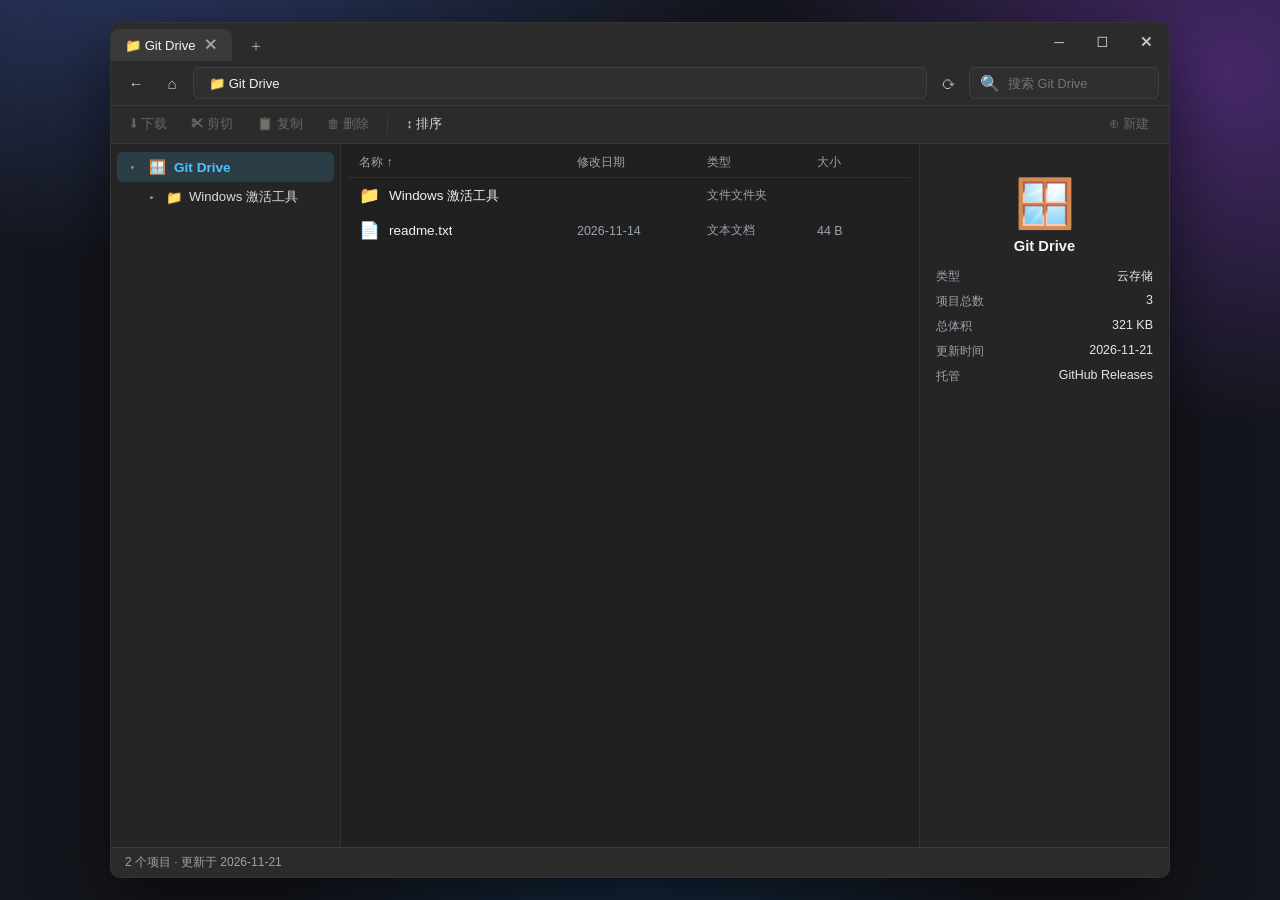
==== pan/index.html @ 74112463 "网盘页改版：Win11 文件资源管理器风格（Git Drive），左侧目录树+详情面板+面包屑+搜索+排序" ====
<!DOCTYPE html>
<html lang="zh-CN">
<head>
<meta charset="UTF-8">
<meta name="viewport" content="width=device-width, initial-scale=1.0, viewport-fit=cover">
<title>Git Drive · Geek-Hub 文件库</title>
<meta name="description" content="Geek-Hub 文件库：Windows 原版镜像与实用工具存档，支持断点续传。">
<meta name="theme-color" content="#1c1e2a">
<link rel="icon" href="data:image/svg+xml,<svg xmlns='http://www.w3.org/2000/svg' viewBox='0 0 100 100'><text y='.9em' font-size='90'>📁</text></svg>">
<style>
  :root{
    --accent:#4cc2ff;
    --win:#202020; --bar:#2b2b2b; --side:#252525; --row-hover:#3a3a3a;
    --line:rgba(255,255,255,.07); --text:#f3f3f3; --muted:#9aa3ad;
  }
  *{box-sizing:border-box;-webkit-tap-highlight-color:transparent}
  html,body{margin:0;padding:0;min-height:100%}
  body{
    background:radial-gradient(1100px 600px at 12% -8%, #2b3a67 0%, transparent 55%),
               radial-gradient(900px 700px at 95% 8%, #47296b 0%, transparent 50%),
               radial-gradient(700px 500px at 50% 110%, #14314f 0%, transparent 55%),
               #14161d;
    font-family:"Segoe UI",-apple-system,BlinkMacSystemFont,"PingFang SC","Microsoft YaHei",sans-serif;
    color:var(--text);display:flex;align-items:center;justify-content:center;
    padding:22px 14px;min-height:100vh;
  }
  .win{width:100%;max-width:1060px;height:calc(100vh - 44px);min-height:520px;
    background:var(--win);border:1px solid rgba(255,255,255,.09);border-radius:10px;
    box-shadow:0 24px 70px rgba(0,0,0,.55);display:flex;flex-direction:column;overflow:hidden}
  .titlebar{display:flex;align-items:center;height:38px;background:var(--bar);flex:0 0 auto}
  .tabs{display:flex;align-items:flex-end;height:100%}
  .tab{display:flex;align-items:center;gap:8px;height:32px;padding:0 14px;background:#3a3a3a;
    border-radius:8px 8px 0 0;font-size:.82rem;align-self:flex-end}
  .tab .x{opacity:.6;font-size:.9rem}
  .newtab{margin-left:8px;color:var(--muted);font-size:1rem;padding:4px 8px;border-radius:6px}
  .tbtns{margin-left:auto;display:flex;height:100%}
  .tbtns span{width:44px;display:grid;place-items:center;color:#d1d1d1;font-size:.85rem;cursor:default}
  .tbtns span:hover{background:rgba(255,255,255,.08)}
  .tbtns .close:hover{background:#c42b1c;color:#fff}
  .nav{display:flex;align-items:center;gap:6px;padding:6px 10px;background:var(--bar);border-bottom:1px solid var(--line);flex:0 0 auto}
  .nbtn{width:30px;height:30px;border-radius:6px;display:grid;place-items:center;color:#cfcfcf;
    font-size:.95rem;background:transparent;border:none;cursor:pointer;flex:0 0 auto}
  .nbtn:hover{background:rgba(255,255,255,.09)}
  .crumbs{flex:1;display:flex;align-items:center;gap:2px;background:#2f2f2f;border:1px solid var(--line);
    border-radius:6px;height:32px;padding:0 8px;min-width:0;overflow:hidden;white-space:nowrap}
  .crumb{display:flex;align-items:center;gap:6px;color:var(--text);background:none;border:none;
    padding:4px 7px;border-radius:5px;font-size:.82rem;cursor:pointer;font-family:inherit;flex:0 0 auto}
  .crumb:hover{background:rgba(255,255,255,.09)}
  .crumb.cur{cursor:default}
  .crumb.cur:hover{background:none}
  .csep{color:var(--muted);font-size:.7rem;flex:0 0 auto}
  .searchbox{display:flex;align-items:center;gap:6px;background:#2f2f2f;border:1px solid var(--line);
    border-radius:6px;height:32px;padding:0 10px;width:190px;flex:0 0 auto}
  .searchbox input{background:none;border:none;outline:none;color:var(--text);font-size:.8rem;width:100%;font-family:inherit}
  .tools{display:flex;align-items:center;gap:4px;padding:4px 10px;background:var(--bar);border-bottom:1px solid var(--line);flex:0 0 auto;overflow-x:auto;scrollbar-width:none}
  .tools::-webkit-scrollbar{display:none}
  .tbtn{display:flex;align-items:center;gap:6px;padding:6px 10px;border-radius:6px;border:none;
    background:transparent;color:#d6d6d6;font-size:.8rem;cursor:pointer;font-family:inherit;white-space:nowrap}
  .tbtn:hover{background:rgba(255,255,255,.08)}
  .tbtn:disabled{opacity:.35;cursor:default;background:transparent}
  .tsep{width:1px;height:20px;background:var(--line);margin:0 4px;flex:0 0 auto}
  .main{flex:1;display:flex;min-height:0}
  .side{width:230px;flex:0 0 auto;background:var(--side);border-right:1px solid var(--line);
    padding:8px 6px;overflow-y:auto}
  .tree-root{display:flex;align-items:center;gap:8px;padding:7px 8px;border-radius:6px;font-size:.85rem;cursor:pointer}
  .tree-root:hover,.tree-root.on{background:rgba(255,255,255,.08)}
  .tree-root.on{background:rgba(76,194,255,.16);color:var(--accent)}
  .chev{width:16px;text-align:center;color:var(--muted);font-size:.68rem;transition:.15s;flex:0 0 auto}
  .chev.open{transform:rotate(90deg)}
  .tree-child{margin-left:18px}
  .tree-item{display:flex;align-items:center;gap:7px;padding:6px 8px;border-radius:6px;font-size:.82rem;
    color:#dcdcdc;cursor:pointer;overflow:hidden;white-space:nowrap;text-overflow:ellipsis}
  .tree-item:hover{background:rgba(255,255,255,.08)}
  .tree-item.cur{background:rgba(76,194,255,.16);color:var(--accent)}
  .tree-item span:last-child{overflow:hidden;text-overflow:ellipsis}
  .content{flex:1;min-width:0;display:flex;flex-direction:column;background:var(--win)}
  .list{flex:1;overflow-y:auto;padding:4px 8px 10px}
  .cols{display:grid;grid-template-columns:1fr 130px 110px 84px;gap:0;padding:6px 10px;
    position:sticky;top:0;background:var(--win);z-index:2;border-bottom:1px solid var(--line)}
  .cols div{color:var(--muted);font-size:.78rem;cursor:pointer;user-select:none}
  .cols div:hover{color:var(--text)}
  .cols .noc{cursor:default}
  .cols .noc:hover{color:var(--muted)}
  .row{display:grid;grid-template-columns:1fr 130px 110px 84px;align-items:center;padding:7px 10px;
    border-radius:6px;font-size:.84rem;cursor:pointer;gap:0}
  .row:hover{background:var(--row-hover)}
  .row.sel{background:rgba(76,194,255,.18);outline:1px solid rgba(76,194,255,.35)}
  .row .nm{display:flex;align-items:center;gap:9px;min-width:0}
  .row .nm span{overflow:hidden;text-overflow:ellipsis;white-space:nowrap}
  .row .fic{flex:0 0 auto;font-size:1.05rem}
  .row small{color:var(--muted);font-size:.78rem}
  .row .type,.row .size{color:var(--muted);font-size:.78rem}
  .empty{padding:60px 20px;text-align:center;color:var(--muted);font-size:.85rem}
  .detail{width:250px;flex:0 0 auto;background:var(--side);border-left:1px solid var(--line);
    padding:18px 16px;overflow-y:auto;display:flex;flex-direction:column;gap:4px;position:relative}
  .detail .big{font-size:3rem;text-align:center;margin:14px 0 6px}
  .detail h3{margin:0 0 10px;font-size:.92rem;text-align:center;word-break:break-all;font-weight:600}
  .kv{display:flex;justify-content:space-between;gap:10px;font-size:.78rem;padding:4px 0}
  .kv i{font-style:normal;color:var(--muted)}
  .kv b{font-weight:400;text-align:right;word-break:break-all;color:#e6e6e6}
  .detail h4{margin:12px 0 4px;font-size:.8rem;color:var(--text)}
  .dlbtn{display:flex;justify-content:center;align-items:center;gap:8px;margin-top:10px;padding:9px 12px;
    border-radius:6px;border:1px solid rgba(76,194,255,.4);background:rgba(76,194,255,.12);
    color:var(--accent);font-size:.84rem;text-decoration:none;cursor:pointer;font-family:inherit}
  .dlbtn:hover{background:rgba(76,194,255,.22)}
  .dlbtn.alt{background:transparent;border-color:var(--line);color:#c9d1d9;margin-top:8px}
  .dlbtn.alt:hover{border-color:rgba(76,194,255,.4);color:var(--accent)}
  .status{flex:0 0 auto;display:flex;gap:14px;padding:6px 14px;background:var(--bar);
    border-top:1px solid var(--line);font-size:.75rem;color:var(--muted)}
  .dclose{display:none}
  .menu-btn{display:none}
  @media (max-width:760px){
    body{padding:0}
    .win{max-width:none;height:100vh;min-height:100vh;border-radius:0;border:none}
    .side{position:fixed;left:0;top:0;bottom:0;z-index:50;transform:translateX(-105%);
      transition:.22s;width:250px;box-shadow:8px 0 30px rgba(0,0,0,.5);padding-top:14px}
    .side.show{transform:none}
    .side-mask{position:fixed;inset:0;background:rgba(0,0,0,.45);z-index:40;display:none}
    .side-mask.show{display:block}
    .menu-btn{display:grid}
    .searchbox{width:120px}
    .detail{position:fixed;left:0;right:0;bottom:0;z-index:60;width:auto;max-height:62%;
      border-radius:14px 14px 0 0;transform:translateY(105%);transition:.22s;
      border:1px solid var(--line);box-shadow:0 -10px 40px rgba(0,0,0,.5)}
    .detail.show{transform:none}
    .dclose{display:block!important;position:absolute;right:10px;top:10px;width:30px;height:30px;
      border-radius:50%;background:rgba(255,255,255,.08);border:none;color:#ddd;font-size:1rem}
    .cols,.row{grid-template-columns:1fr 92px 74px}
    .c-type,.r-type{display:none}
    .crumb{font-size:.78rem}
    .tab{padding:0 10px}
    .tbtns span{width:40px}
  }
</style>
</head>
<body>
<div class="win">

  <div class="titlebar">
    <div class="tabs">
      <div class="tab">📁 Git Drive <span class="x">✕</span></div>
      <div class="newtab">＋</div>
    </div>
    <div class="tbtns"><span>─</span><span>☐</span><span class="close">✕</span></div>
  </div>

  <div class="nav">
    <button class="nbtn menu-btn" id="sideBtn">☰</button>
    <button class="nbtn" id="backBtn" title="后退">←</button>
    <button class="nbtn" id="homeBtn" title="回到根目录">⌂</button>
    <div class="crumbs" id="crumbs"></div>
    <button class="nbtn" id="refreshBtn" title="刷新">⟳</button>
    <div class="searchbox">🔍<input id="q" type="search" placeholder="搜索 Git Drive" autocomplete="off"></div>
  </div>

  <div class="tools">
    <button class="tbtn" disabled>⬇ 下载</button>
    <button class="tbtn" disabled>✂ 剪切</button>
    <button class="tbtn" disabled>📋 复制</button>
    <button class="tbtn" disabled>🗑 删除</button>
    <div class="tsep"></div>
    <button class="tbtn" id="sortBtn" title="切换排序字段">↕ 排序</button>
    <span style="flex:1"></span>
    <button class="tbtn" disabled>⊕ 新建</button>
  </div>

  <div class="main">
    <div class="side-mask" id="sideMask"></div>
    <div class="side" id="side"><div id="tree"></div></div>

    <div class="content">
      <div class="list" id="list"></div>
    </div>

    <div class="detail" id="detail">
      <button class="dclose" id="dclose">✕</button>
      <div id="dbody"></div>
    </div>
  </div>

  <div class="status" id="status"></div>
</div>

<script>
(function(){
"use strict";
var DATA = null, cur = "", sel = null, sortKey = "name", sortDir = 1, expanded = {};
var $ = function(id){ return document.getElementById(id); };
var TYPE = {
  folder:"文件文件夹", iso:"光盘映像文件", exe:"应用程序", msi:"安装程序包",
  zip:"压缩文件", "7z":"7z 压缩包", rar:"RAR 压缩包", gz:"GZip 压缩包",
  txt:"文本文档", md:"Markdown 文档", pdf:"PDF 文档",
  ppt:"演示文稿", pptx:"演示文稿", doc:"文档", docx:"文档",
  png:"图像", jpg:"图像", jpeg:"图像", webp:"图像", vhd:"虚拟磁盘", img:"磁盘映像"
};
function icon(n, isDir){
  if(isDir) return "📁";
  var e = (String(n).split(".").pop()||"").toLowerCase();
  if(e==="iso"||e==="img"||e==="vhd") return "💿";
  if(e==="exe"||e==="msi") return "⚙️";
  if(e==="zip"||e==="7z"||e==="rar"||e==="gz") return "🗜️";
  if(e==="txt"||e==="md") return "📄";
  if(e==="pdf") return "📕";
  if(e==="ppt"||e==="pptx") return "📊";
  if(e==="doc"||e==="docx") return "📘";
  if(e==="png"||e==="jpg"||e==="jpeg"||e==="webp") return "🖼️";
  return "📦";
}
function ftype(n, isDir){
  if(isDir) return "文件文件夹";
  var e=(String(n).split(".").pop()||"").toLowerCase();
  return TYPE[e] || (e ? e.toUpperCase()+" 文件" : "文件");
}
function fmtSize(n){
  if(n==null) return "—";
  var u=["B","KB","MB","GB","TB"],i=0,v=n;
  while(v>=1024&&i<u.length-1){v/=1024;i++;}
  return (v>=100||i===0?Math.round(v):v.toFixed(1))+" "+u[i];
}
function esc(s){return String(s).replace(/[&<>"']/g,function(c){
  return {"&":"&amp;","<":"&lt;",">":"&gt;",'"':"&quot;","'":"&#39;"}[c];});}
function encPath(p){return String(p).split("/").filter(Boolean).map(encodeURIComponent).join("/");}
function href(f,kind){
  var b = kind==="backup"?f.backup:f.url;
  if(!b) return "";
  if(/\/$/.test(b)) return b + encPath(f.dir?f.dir+"/"+f.name:f.name);
  return b;
}
var touch = window.matchMedia("(hover: none)").matches;
var hist = [];

/* ===== 目录树 ===== */
function buildTree(){
  var root = {};
  (DATA.files||[]).forEach(function(f){
    var parts=(f.dir||"").split("/").filter(Boolean), node=root;
    parts.forEach(function(p,i){
      var key=parts.slice(0,i+1).join("/");
      node[p] = node[p] || {__kids:{},__key:key};
      node = node[p].__kids;
    });
  });
  return root;
}
function renderTree(){
  var root = buildTree();
  var html = '<div class="tree-root'+(cur===""?" on":"")+'" data-go="">' +
    '<span class="chev'+(Object.keys(root).length?" open":"")+'">▸</span>' +
    '<span>🪟</span><b>Git Drive</b></div><div class="tree-child">';
  html += treeHTML(root);
  html += "</div>";
  $("tree").innerHTML = html;
  $("tree").querySelectorAll("[data-go]").forEach(function(el){
    el.addEventListener("click", function(){ go(el.getAttribute("data-go")); });
  });
  $("tree").querySelectorAll("[data-exp]").forEach(function(el){
    el.addEventListener("click", function(ev){
      ev.stopPropagation();
      var k = el.getAttribute("data-exp");
      expanded[k] = !expanded[k];
      renderTree();
    });
  });
}
function treeHTML(node){
  var keys = Object.keys(node).sort();
  var out = "";
  keys.forEach(function(k){
    var n = node[k], isOpen = !!expanded[n.__key];
    out += '<div class="tree-item'+(cur===n.__key?" cur":"")+'" data-go="'+esc(n.__key)+'">'+
      '<span class="chev'+(isOpen?" open":"")+'" data-exp="'+esc(n.__key)+'">▸</span>'+
      '<span>📁</span><span>'+esc(k)+'</span></div>';
    if(isOpen){
      var kids = treeHTML(n.__kids);
      if(kids) out += '<div class="tree-child">'+kids+"</div>";
    }
  });
  return out;
}

/* ===== 列表 ===== */
function itemsIn(dir){
  var dirs = {}, files = [];
  (DATA.files||[]).forEach(function(f){
    var d = f.dir||"";
    if(d===dir){ files.push(f); return; }
    if(dir==="" || d.indexOf(dir+"/")===0){
      var rest = dir===""? d : d.slice(dir.length+1);
      var first = rest.split("/")[0];
      if(first) dirs[first] = true;
    }
  });
  var arr = Object.keys(dirs).map(function(n){
    var key = dir ? dir+"/"+n : n;
    return {name:n, dir:dir, isDir:true, __key:key, size:null, mtime:""};
  });
  return arr.concat(files);
}
function sortArr(a){
  var k=sortKey, d=sortDir;
  a.sort(function(x,y){
    if(x.isDir!==y.isDir) return x.isDir?-1:1;
    var vx=x[k], vy=y[k];
    if(k==="name"){ vx=x.name.toLowerCase(); vy=y.name.toLowerCase(); }
    if(vx==null) return 1; if(vy==null) return -1;
    return vx<vy?-d:vx>vy?d:0;
  });
  return a;
}
function arrow(k){ return sortKey===k ? (sortDir>0?" ↑":" ↓") : ""; }
function renderList(){
  var q = ($("q").value||"").trim().toLowerCase();
  var html = '<div class="cols">'+
    '<div data-sort="name">名称'+arrow("name")+'</div>'+
    '<div data-sort="mtime">修改日期'+arrow("mtime")+'</div>'+
    '<div class="c-type noc">类型</div>'+
    '<div data-sort="size">大小'+arrow("size")+'</div></div>';

  var rows;
  if(q){
    rows = (DATA.files||[]).filter(function(f){
      return (f.name+" "+(f.dir||"")).toLowerCase().indexOf(q)>=0;
    });
  } else {
    rows = itemsIn(cur);
  }
  sortArr(rows);

  if(!rows.length){
    html += '<div class="empty">'+(q?"没有匹配「"+esc(q)+"」的项目":"此文件夹为空")+"</div>";
  }
  rows.forEach(function(f){
    var isDir = !!f.isDir;
    var key = isDir && f.__key ? f.__key : (f.dir||"")+"/"+f.name;
    html += '<div class="row'+(sel===key?" sel":"")+'" data-key="'+esc(key)+'">'+
      '<div class="nm"><span class="fic">'+icon(f.name,isDir)+'</span><span>'+esc(f.name)+'</span></div>'+
      '<small>'+esc(f.mtime||"")+'</small>'+
      '<div class="type r-type">'+ftype(f.name,isDir)+'</div>'+
      '<div class="size">'+(isDir?"":fmtSize(f.size))+'</div></div>';
  });
  $("list").innerHTML = html;

  $("list").querySelectorAll("[data-sort]").forEach(function(el){
    el.addEventListener("click", function(){
      var k = el.getAttribute("data-sort");
      if(sortKey===k) sortDir=-sortDir; else {sortKey=k;sortDir=1;}
      renderList();
    });
  });
  $("list").querySelectorAll(".row").forEach(function(r, idx){
    var f = rows[rows.length - $("list").querySelectorAll(".row").length + idx];
    r.addEventListener("click", function(){
      if(f.isDir && touch){ go(f.__key); return; }
      sel = r.getAttribute("data-key");
      $("list").querySelectorAll(".row").forEach(function(x){x.classList.remove("sel");});
      r.classList.add("sel");
      showDetail(f);
    });
    r.addEventListener("dblclick", function(){
      if(f.isDir) go(f.__key || (f.dir?f.dir+"/"+f.name:f.name));
    });
  });
  $("status").textContent = rows.length+" 个项目"+(q?"（搜索结果）":"")+(sel?" · 已选中 1 个":"")+
    (DATA.updated?" · 更新于 "+DATA.updated:"");
}

/* ===== 详情 ===== */
function showDetail(f){
  var el = $("dbody");
  if(!f || f.isDir){
    var all = DATA.files||[];
    var dirFiles = f ? all.filter(function(x){ return (x.dir||"").indexOf(f.__key||"")===0; }) : all;
    el.innerHTML = '<div class="big">'+(f?"📁":"🪟")+'</div><h3>'+(f?esc(f.name):"Git Drive")+'</h3>'+
      '<div class="kv"><i>类型</i><b>'+(f?"文件文件夹":"云存储")+'</b></div>'+
      '<div class="kv"><i>'+(f?"包含项目":"项目总数")+'</i><b>'+dirFiles.length+'</b></div>'+
      '<div class="kv"><i>总体积</i><b>'+fmtSize(dirFiles.reduce(function(a,x){return a+(x.size||0);},0))+'</b></div>'+
      '<div class="kv"><i>更新时间</i><b>'+esc(DATA.updated||"—")+'</b></div>'+
      '<div class="kv"><i>托管</i><b>GitHub Releases</b></div>';
    if(touch) $("detail").classList.add("show");
    return;
  }
  var main = href(f,"main"), back = href(f,"backup");
  el.innerHTML = '<div class="big">'+icon(f.name,false)+'</div><h3>'+esc(f.name)+'</h3>'+
    '<h4>详细信息</h4>'+
    '<div class="kv"><i>类型</i><b>'+ftype(f.name,false)+'</b></div>'+
    '<div class="kv"><i>大小</i><b>'+fmtSize(f.size)+'</b></div>'+
    '<div class="kv"><i>修改日期</i><b>'+esc(f.mtime||"—")+'</b></div>'+
    '<div class="kv"><i>位置</i><b>'+esc(f.dir||"Git Drive")+'</b></div>'+
    (main?'<a class="dlbtn" href="'+esc(main)+'" download>⬇ 主线下载</a>':"")+
    (back?'<a class="dlbtn alt" href="'+esc(back)+'" download>备用链接（沙箱网盘）</a>':"");
  if(touch) $("detail").classList.add("show");
}
$("dclose").addEventListener("click", function(){ $("detail").classList.remove("show"); });

/* ===== 面包屑 ===== */
function renderCrumbs(){
  var parts = cur ? cur.split("/") : [];
  var html = '<button class="crumb'+(cur===""?" cur":"")+'" data-go="">📁 Git Drive</button>';
  var acc = "";
  parts.forEach(function(p){
    acc += (acc?"/":"")+p;
    html += '<span class="csep">›</span><button class="crumb'+(acc===cur?" cur":"")+
      '" data-go="'+esc(acc)+'">'+esc(p)+"</button>";
  });
  $("crumbs").innerHTML = html;
  $("crumbs").querySelectorAll("[data-go]").forEach(function(el){
    el.addEventListener("click", function(){ go(el.getAttribute("data-go")); });
  });
}

/* ===== 跳转 ===== */
function go(dir){
  dir = dir||"";
  if(dir!==cur) hist.push(cur);
  if(hist.length>60) hist.shift();
  sel = null;
  cur = dir;
  renderTree(); renderCrumbs(); renderList();
  if(touch) $("detail").classList.remove("show"); else showDetail(null);
  closeSide();
}

/* ===== 侧栏（移动端）===== */
function closeSide(){ $("side").classList.remove("show"); $("sideMask").classList.remove("show"); }
$("sideBtn").addEventListener("click", function(){
  $("side").classList.toggle("show"); $("sideMask").classList.toggle("show");
});
$("sideMask").addEventListener("click", closeSide);

/* ===== 导航按钮 ===== */
$("backBtn").addEventListener("click", function(){ if(hist.length) go(hist.pop()); });
$("homeBtn").addEventListener("click", function(){ go(""); });
$("refreshBtn").addEventListener("click", function(){ load(true); });
$("sortBtn").addEventListener("click", function(){
  sortKey = sortKey==="name"?"mtime":sortKey==="mtime"?"size":"name";
  renderList();
});
$("q").addEventListener("input", function(){
  sel=null;
  renderList();
  var q=($("q").value||"").trim();
  if(q) renderCrumbs(); else renderCrumbs();
});

/* ===== 加载 ===== */
function load(bust){
  $("list").innerHTML = '<div class="empty">⏳ 正在加载 Git Drive…</div>';
  fetch("files.json"+(bust?"?v="+Date.now():""),{cache:"no-store"})
    .then(function(r){ if(!r.ok) throw new Error("HTTP "+r.status); return r.json(); })
    .then(function(j){ DATA=j||{files:[]}; go(""); })
    .catch(function(e){
      DATA={files:[],updated:"—"};
      go("");
      $("list").innerHTML='<div class="empty">⚠️ 加载失败（'+esc(e.message)+'）<br>请点 ⟳ 重试</div>';
      $("status").textContent="加载失败";
    });
}
load(false);
})();
</script>
</body>
</html>
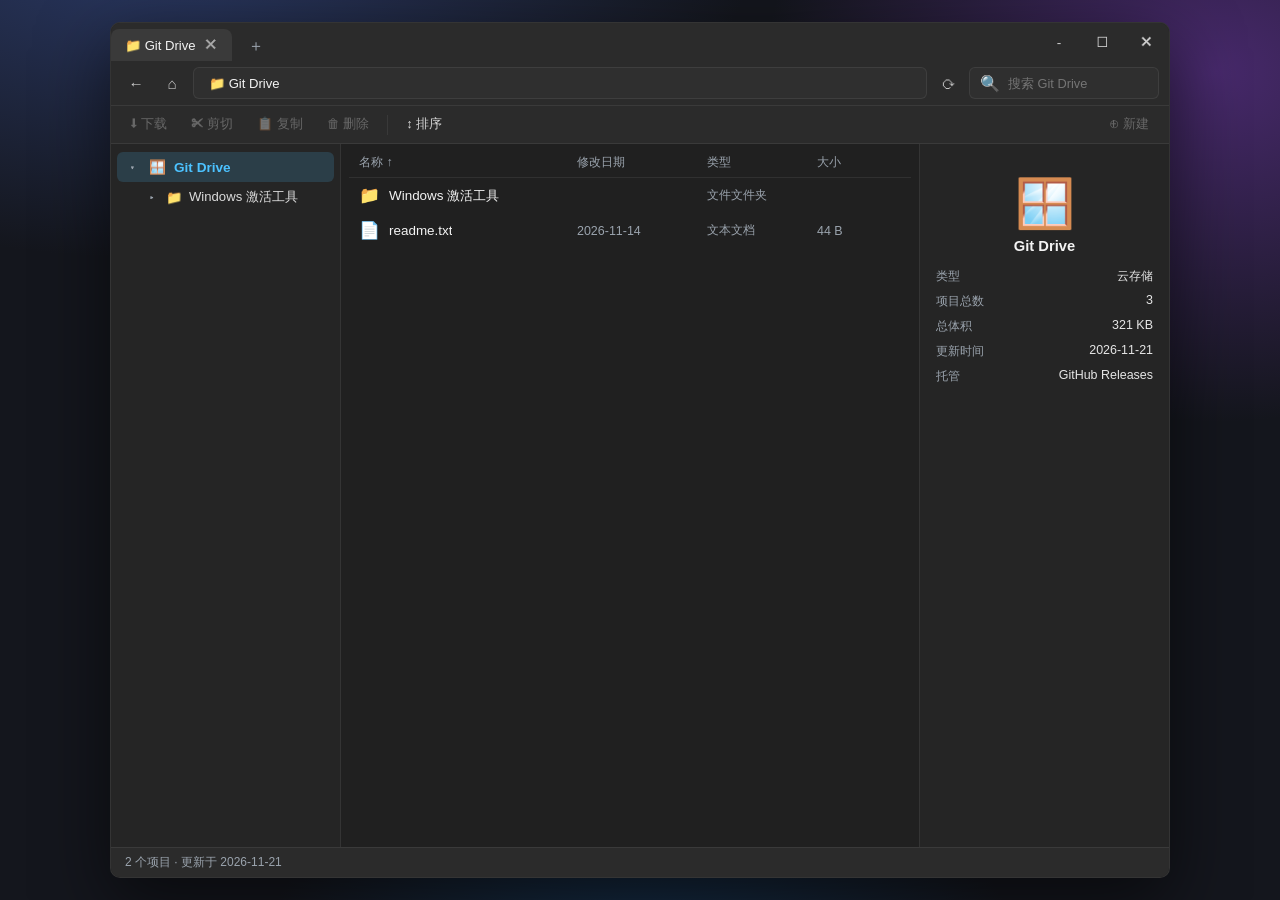
==== commit 410845a9: "更新 index.html" ====
--- a/pan/index.html
+++ b/pan/index.html
@@ -141,7 +141,7 @@
       <div class="tab">📁 Git Drive <span class="x">✕</span></div>
       <div class="newtab">＋</div>
     </div>
-    <div class="tbtns"><span>─</span><span>☐</span><span class="close">✕</span></div>
+    <div class="tbtns"><span>-</span><span>☐</span><span class="close">✕</span></div>
   </div>
 
   <div class="nav">
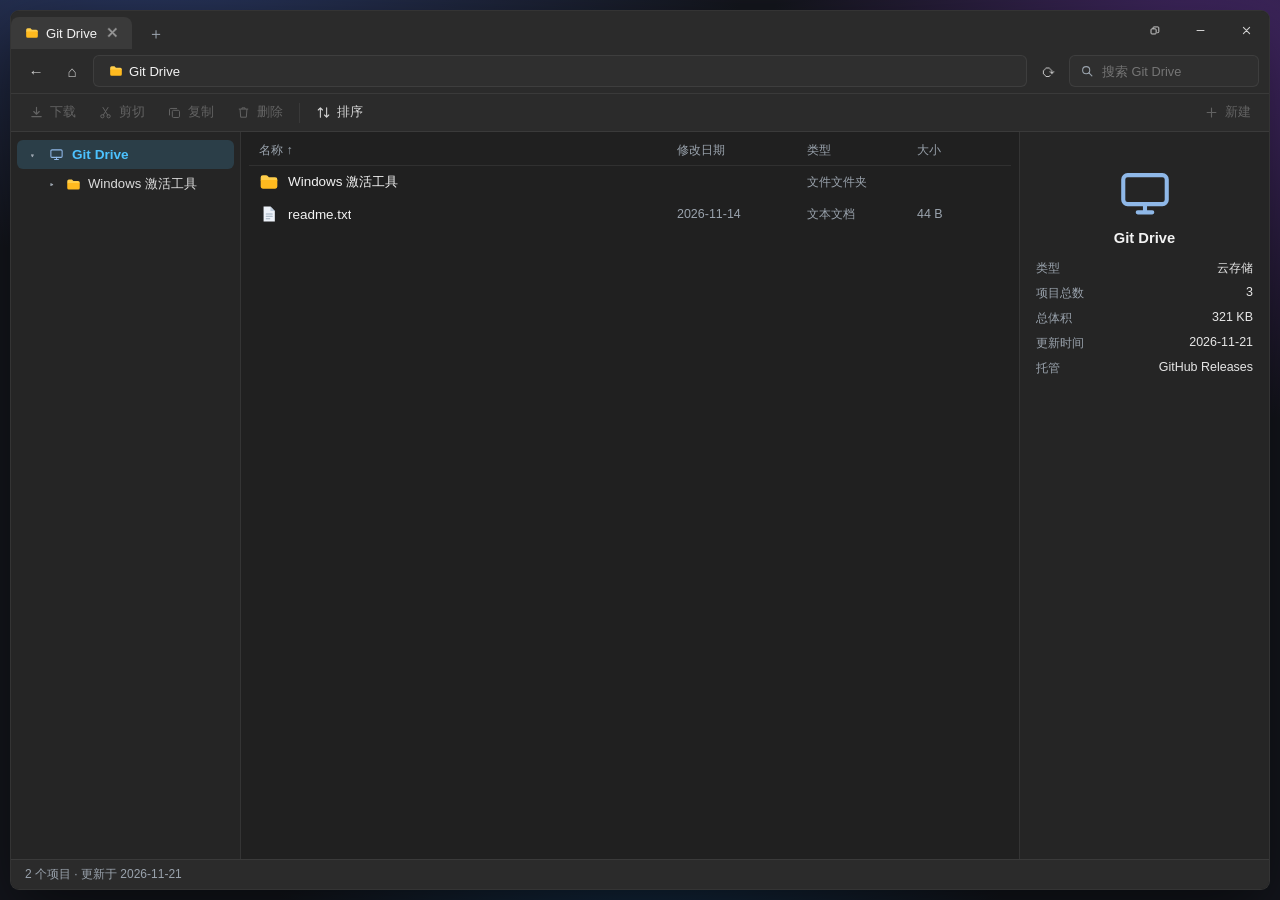
==== commit 11b3d750: "窗口按钮改为 SVG 图标并实现三种模式：窗口化弹新窗、最大化关窗回原页、最小化主页浮球恢复；文件图标换为内联 SVG" ====
--- a/pan/index.html
+++ b/pan/index.html
@@ -6,7 +6,7 @@
 <title>Git Drive · Geek-Hub 文件库</title>
 <meta name="description" content="Geek-Hub 文件库：Windows 原版镜像与实用工具存档，支持断点续传。">
 <meta name="theme-color" content="#1c1e2a">
-<link rel="icon" href="data:image/svg+xml,<svg xmlns='http://www.w3.org/2000/svg' viewBox='0 0 100 100'><text y='.9em' font-size='90'>📁</text></svg>">
+<link rel="icon" type="image/svg+xml" href="data:image/svg+xml,<svg xmlns='http://www.w3.org/2000/svg' viewBox='0 0 24 24'><path d='M2 6.6A2.6 2.6 0 0 1 4.6 4h4.1c.55 0 1.08.22 1.47.61L11.9 6.3h7.5A2.6 2.6 0 0 1 22 8.9v1.2H2z' fill='%23FFCE4A'/><path d='M2 9.6h20v7.8A2.6 2.6 0 0 1 19.4 20H4.6A2.6 2.6 0 0 1 2 17.4z' fill='%23FFBA1F'/></svg>">
 <style>
   :root{
     --accent:#4cc2ff;
@@ -22,42 +22,53 @@
                #14161d;
     font-family:"Segoe UI",-apple-system,BlinkMacSystemFont,"PingFang SC","Microsoft YaHei",sans-serif;
     color:var(--text);display:flex;align-items:center;justify-content:center;
-    padding:22px 14px;min-height:100vh;
+    padding:10px;min-height:100vh;
   }
-  .win{width:100%;max-width:1060px;height:calc(100vh - 44px);min-height:520px;
-    background:var(--win);border:1px solid rgba(255,255,255,.09);border-radius:10px;
+  .win{width:100%;max-width:none;height:calc(100vh - 20px);min-height:480px;
+    background:var(--win);border:1px solid rgba(255,255,255,.09);border-radius:9px;
     box-shadow:0 24px 70px rgba(0,0,0,.55);display:flex;flex-direction:column;overflow:hidden}
+  body.mini{padding:26px 18px}
+  body.mini .win{max-width:920px;margin:0 auto;height:calc(100vh - 52px);
+    border-radius:11px;box-shadow:0 34px 90px rgba(0,0,0,.68)}
+  body.mini .titlebar{background:#1f1f1f}
   .titlebar{display:flex;align-items:center;height:38px;background:var(--bar);flex:0 0 auto}
   .tabs{display:flex;align-items:flex-end;height:100%}
-  .tab{display:flex;align-items:center;gap:8px;height:32px;padding:0 14px;background:#3a3a3a;
+  .tab{display:flex;align-items:center;gap:7px;height:32px;padding:0 12px 0 14px;background:#3a3a3a;
     border-radius:8px 8px 0 0;font-size:.82rem;align-self:flex-end}
-  .tab .x{opacity:.6;font-size:.9rem}
+  .tab svg{width:14px;height:14px}
+  .tab .x{opacity:.5;font-size:.85rem;margin-left:2px}
   .newtab{margin-left:8px;color:var(--muted);font-size:1rem;padding:4px 8px;border-radius:6px}
   .tbtns{margin-left:auto;display:flex;height:100%}
-  .tbtns span{width:44px;display:grid;place-items:center;color:#d1d1d1;font-size:.85rem;cursor:default}
-  .tbtns span:hover{background:rgba(255,255,255,.08)}
-  .tbtns .close:hover{background:#c42b1c;color:#fff}
+  .tbtns button{width:46px;height:100%;display:grid;place-items:center;background:none;border:none;
+    color:#d1d1d1;cursor:pointer;padding:0}
+  .tbtns button svg{width:11px;height:11px;display:block}
+  .tbtns button:hover{background:rgba(255,255,255,.08)}
+  .tbtns button.cls:hover{background:#c42b1c;color:#fff}
   .nav{display:flex;align-items:center;gap:6px;padding:6px 10px;background:var(--bar);border-bottom:1px solid var(--line);flex:0 0 auto}
   .nbtn{width:30px;height:30px;border-radius:6px;display:grid;place-items:center;color:#cfcfcf;
     font-size:.95rem;background:transparent;border:none;cursor:pointer;flex:0 0 auto}
   .nbtn:hover{background:rgba(255,255,255,.09)}
+  .nbtn svg{width:15px;height:15px}
   .crumbs{flex:1;display:flex;align-items:center;gap:2px;background:#2f2f2f;border:1px solid var(--line);
     border-radius:6px;height:32px;padding:0 8px;min-width:0;overflow:hidden;white-space:nowrap}
   .crumb{display:flex;align-items:center;gap:6px;color:var(--text);background:none;border:none;
     padding:4px 7px;border-radius:5px;font-size:.82rem;cursor:pointer;font-family:inherit;flex:0 0 auto}
+  .crumb svg{width:14px;height:14px;flex:0 0 auto}
   .crumb:hover{background:rgba(255,255,255,.09)}
   .crumb.cur{cursor:default}
   .crumb.cur:hover{background:none}
   .csep{color:var(--muted);font-size:.7rem;flex:0 0 auto}
   .searchbox{display:flex;align-items:center;gap:6px;background:#2f2f2f;border:1px solid var(--line);
-    border-radius:6px;height:32px;padding:0 10px;width:190px;flex:0 0 auto}
+    border-radius:6px;height:32px;padding:0 10px;width:190px;flex:0 0 auto;color:var(--muted)}
+  .searchbox svg{width:14px;height:14px;flex:0 0 auto}
   .searchbox input{background:none;border:none;outline:none;color:var(--text);font-size:.8rem;width:100%;font-family:inherit}
-  .tools{display:flex;align-items:center;gap:4px;padding:4px 10px;background:var(--bar);border-bottom:1px solid var(--line);flex:0 0 auto;overflow-x:auto;scrollbar-width:none}
+  .tools{display:flex;align-items:center;gap:2px;padding:4px 8px;background:var(--bar);border-bottom:1px solid var(--line);flex:0 0 auto;overflow-x:auto;scrollbar-width:none}
   .tools::-webkit-scrollbar{display:none}
   .tbtn{display:flex;align-items:center;gap:6px;padding:6px 10px;border-radius:6px;border:none;
     background:transparent;color:#d6d6d6;font-size:.8rem;cursor:pointer;font-family:inherit;white-space:nowrap}
   .tbtn:hover{background:rgba(255,255,255,.08)}
-  .tbtn:disabled{opacity:.35;cursor:default;background:transparent}
+  .tbtn:disabled{opacity:.32;cursor:default;background:transparent}
+  .tbtn svg{width:15px;height:15px;flex:0 0 auto}
   .tsep{width:1px;height:20px;background:var(--line);margin:0 4px;flex:0 0 auto}
   .main{flex:1;display:flex;min-height:0}
   .side{width:230px;flex:0 0 auto;background:var(--side);border-right:1px solid var(--line);
@@ -65,6 +76,7 @@
   .tree-root{display:flex;align-items:center;gap:8px;padding:7px 8px;border-radius:6px;font-size:.85rem;cursor:pointer}
   .tree-root:hover,.tree-root.on{background:rgba(255,255,255,.08)}
   .tree-root.on{background:rgba(76,194,255,.16);color:var(--accent)}
+  .tree-root svg{width:15px;height:15px}
   .chev{width:16px;text-align:center;color:var(--muted);font-size:.68rem;transition:.15s;flex:0 0 auto}
   .chev.open{transform:rotate(90deg)}
   .tree-child{margin-left:18px}
@@ -72,6 +84,7 @@
     color:#dcdcdc;cursor:pointer;overflow:hidden;white-space:nowrap;text-overflow:ellipsis}
   .tree-item:hover{background:rgba(255,255,255,.08)}
   .tree-item.cur{background:rgba(76,194,255,.16);color:var(--accent)}
+  .tree-item svg{width:15px;height:15px;flex:0 0 auto}
   .tree-item span:last-child{overflow:hidden;text-overflow:ellipsis}
   .content{flex:1;min-width:0;display:flex;flex-direction:column;background:var(--win)}
   .list{flex:1;overflow-y:auto;padding:4px 8px 10px}
@@ -81,19 +94,20 @@
   .cols div:hover{color:var(--text)}
   .cols .noc{cursor:default}
   .cols .noc:hover{color:var(--muted)}
-  .row{display:grid;grid-template-columns:1fr 130px 110px 84px;align-items:center;padding:7px 10px;
+  .row{display:grid;grid-template-columns:1fr 130px 110px 84px;align-items:center;padding:6px 10px;
     border-radius:6px;font-size:.84rem;cursor:pointer;gap:0}
   .row:hover{background:var(--row-hover)}
   .row.sel{background:rgba(76,194,255,.18);outline:1px solid rgba(76,194,255,.35)}
   .row .nm{display:flex;align-items:center;gap:9px;min-width:0}
   .row .nm span{overflow:hidden;text-overflow:ellipsis;white-space:nowrap}
-  .row .fic{flex:0 0 auto;font-size:1.05rem}
+  .row .fic{width:20px;height:20px;flex:0 0 auto}
   .row small{color:var(--muted);font-size:.78rem}
   .row .type,.row .size{color:var(--muted);font-size:.78rem}
   .empty{padding:60px 20px;text-align:center;color:var(--muted);font-size:.85rem}
   .detail{width:250px;flex:0 0 auto;background:var(--side);border-left:1px solid var(--line);
     padding:18px 16px;overflow-y:auto;display:flex;flex-direction:column;gap:4px;position:relative}
-  .detail .big{font-size:3rem;text-align:center;margin:14px 0 6px}
+  .detail .big{display:grid;place-items:center;margin:14px 0 8px}
+  .detail .big svg{width:58px;height:58px}
   .detail h3{margin:0 0 10px;font-size:.92rem;text-align:center;word-break:break-all;font-weight:600}
   .kv{display:flex;justify-content:space-between;gap:10px;font-size:.78rem;padding:4px 0}
   .kv i{font-style:normal;color:var(--muted)}
@@ -103,65 +117,157 @@
     border-radius:6px;border:1px solid rgba(76,194,255,.4);background:rgba(76,194,255,.12);
     color:var(--accent);font-size:.84rem;text-decoration:none;cursor:pointer;font-family:inherit}
   .dlbtn:hover{background:rgba(76,194,255,.22)}
+  .dlbtn svg{width:15px;height:15px}
   .dlbtn.alt{background:transparent;border-color:var(--line);color:#c9d1d9;margin-top:8px}
   .dlbtn.alt:hover{border-color:rgba(76,194,255,.4);color:var(--accent)}
   .status{flex:0 0 auto;display:flex;gap:14px;padding:6px 14px;background:var(--bar);
     border-top:1px solid var(--line);font-size:.75rem;color:var(--muted)}
   .dclose{display:none}
   .menu-btn{display:none}
+  .toast{position:fixed;left:50%;bottom:26px;transform:translate(-50%,14px);opacity:0;
+    background:rgba(40,40,40,.96);border:1px solid var(--line);color:#eee;font-size:.8rem;
+    padding:9px 16px;border-radius:8px;transition:.2s;pointer-events:none;z-index:99;white-space:nowrap}
+  .toast.show{opacity:1;transform:translate(-50%,0)}
   @media (max-width:760px){
     body{padding:0}
     .win{max-width:none;height:100vh;min-height:100vh;border-radius:0;border:none}
+    body.mini{padding:14px 10px}
+    body.mini .win{height:calc(100vh - 28px);border-radius:10px}
     .side{position:fixed;left:0;top:0;bottom:0;z-index:50;transform:translateX(-105%);
       transition:.22s;width:250px;box-shadow:8px 0 30px rgba(0,0,0,.5);padding-top:14px}
     .side.show{transform:none}
     .side-mask{position:fixed;inset:0;background:rgba(0,0,0,.45);z-index:40;display:none}
     .side-mask.show{display:block}
     .menu-btn{display:grid}
-    .searchbox{width:120px}
+    .searchbox{width:118px}
     .detail{position:fixed;left:0;right:0;bottom:0;z-index:60;width:auto;max-height:62%;
       border-radius:14px 14px 0 0;transform:translateY(105%);transition:.22s;
       border:1px solid var(--line);box-shadow:0 -10px 40px rgba(0,0,0,.5)}
     .detail.show{transform:none}
-    .dclose{display:block!important;position:absolute;right:10px;top:10px;width:30px;height:30px;
+    .dclose{display:grid;place-items:center;position:absolute;right:10px;top:10px;width:30px;height:30px;
       border-radius:50%;background:rgba(255,255,255,.08);border:none;color:#ddd;font-size:1rem}
     .cols,.row{grid-template-columns:1fr 92px 74px}
     .c-type,.r-type{display:none}
     .crumb{font-size:.78rem}
+    .tbtns button{width:42px}
     .tab{padding:0 10px}
-    .tbtns span{width:40px}
   }
 </style>
 </head>
 <body>
+
+<svg style="display:none" xmlns="http://www.w3.org/2000/svg" aria-hidden="true">
+  <symbol id="i-folder" viewBox="0 0 24 24">
+    <path d="M2 6.6A2.6 2.6 0 0 1 4.6 4h4.1c.55 0 1.08.22 1.47.61L11.9 6.3h7.5A2.6 2.6 0 0 1 22 8.9v1.2H2z" fill="#FFCE4A"/>
+    <path d="M2 9.6h20v7.8A2.6 2.6 0 0 1 19.4 20H4.6A2.6 2.6 0 0 1 2 17.4z" fill="#FFBA1F"/>
+  </symbol>
+  <symbol id="i-iso" viewBox="0 0 24 24">
+    <circle cx="12" cy="12" r="9.2" fill="#B9C6D6"/>
+    <circle cx="12" cy="12" r="9.2" fill="none" stroke="#93A4B8" stroke-width=".9"/>
+    <circle cx="12" cy="12" r="3.5" fill="#8FA0B6"/>
+    <circle cx="12" cy="12" r="1.5" fill="#EAF1FA"/>
+    <path d="M5 7.2a8.4 8.4 0 0 1 4.8-4.1" stroke="#fff" stroke-width="1.3" fill="none" opacity=".7" stroke-linecap="round"/>
+    <path d="M15.5 19a8.4 8.4 0 0 0 3.7-3.4" stroke="#7b8a9c" stroke-width="1.1" fill="none" opacity=".5" stroke-linecap="round"/>
+  </symbol>
+  <symbol id="i-app" viewBox="0 0 24 24">
+    <rect x="2.5" y="3" width="19" height="18" rx="3" fill="#2E7BE0"/>
+    <rect x="6" y="7" width="12" height="10" rx="1.6" fill="#FFFFFF" opacity=".93"/>
+    <path d="M6 9.8h12" stroke="#2E7BE0" stroke-width="1"/>
+  </symbol>
+  <symbol id="i-txt" viewBox="0 0 24 24">
+    <path d="M5.5 3h8.2L19 8.3V21H5.5z" fill="#EDF2F9"/>
+    <path d="M13.7 3L19 8.3h-5.3z" fill="#C2CFDF"/>
+    <g fill="#9FAFBF">
+      <rect x="8" y="11.4" width="8.5" height="1.2" rx=".6"/>
+      <rect x="8" y="14.2" width="8.5" height="1.2" rx=".6"/>
+      <rect x="8" y="17" width="5.6" height="1.2" rx=".6"/>
+    </g>
+  </symbol>
+  <symbol id="i-zip" viewBox="0 0 24 24">
+    <rect x="4" y="3" width="16" height="18" rx="2.4" fill="#F2C14E"/>
+    <rect x="10.5" y="3" width="3" height="11" fill="#B98A22" opacity=".5"/>
+    <path d="M10.5 6h3M10.5 9h3M10.5 12h3" stroke="#7C5B12" stroke-width="1"/>
+    <rect x="9.6" y="13.8" width="4.8" height="4.4" rx="1" fill="#8A6516"/>
+  </symbol>
+  <symbol id="i-img" viewBox="0 0 24 24">
+    <rect x="3" y="4.5" width="18" height="15" rx="2.4" fill="#7FCB8F"/>
+    <circle cx="8.6" cy="9.6" r="1.7" fill="#FFF6C9"/>
+    <path d="M4 17.4l4.6-5 3.4 3.6 3-3.2 5 4.6v.4A1.6 1.6 0 0 1 18.4 19H5.6A1.6 1.6 0 0 1 4 17.4z" fill="#3E9B57"/>
+  </symbol>
+  <symbol id="i-pdf" viewBox="0 0 24 24">
+    <path d="M5.5 3h8.2L19 8.3V21H5.5z" fill="#F4E4E2"/>
+    <path d="M13.7 3L19 8.3h-5.3z" fill="#D9B9B5"/>
+    <rect x="8" y="12" width="8" height="4.6" rx="1" fill="#D64545"/>
+  </symbol>
+  <symbol id="i-slide" viewBox="0 0 24 24">
+    <rect x="3" y="4.5" width="18" height="13" rx="2" fill="#E8834A"/>
+    <rect x="5.6" y="7.2" width="12.8" height="7.6" rx="1" fill="#FFF3EA"/>
+    <path d="M12 17.5V21" stroke="#B8642F" stroke-width="1.4"/>
+  </symbol>
+  <symbol id="i-file" viewBox="0 0 24 24">
+    <path d="M5.5 3h8.2L19 8.3V21H5.5z" fill="#E5EBF3"/>
+    <path d="M13.7 3L19 8.3h-5.3z" fill="#BFCCDB"/>
+  </symbol>
+  <symbol id="i-pc" viewBox="0 0 24 24">
+    <rect x="3" y="4.6" width="18" height="12" rx="1.8" fill="none" stroke="#8fb8e8" stroke-width="1.7"/>
+    <path d="M9 20h6M12 16.6V20" stroke="#8fb8e8" stroke-width="1.7" stroke-linecap="round"/>
+  </symbol>
+  <symbol id="i-search" viewBox="0 0 24 24">
+    <circle cx="10.6" cy="10.6" r="6.1" fill="none" stroke="currentColor" stroke-width="1.8"/>
+    <path d="M15.3 15.3L20.4 20.4" stroke="currentColor" stroke-width="1.8" stroke-linecap="round"/>
+  </symbol>
+  <symbol id="i-dl" viewBox="0 0 24 24">
+    <path d="M12 3.5v11M7.6 10.4L12 14.8l4.4-4.4" fill="none" stroke="currentColor" stroke-width="1.8" stroke-linecap="round" stroke-linejoin="round"/>
+    <path d="M4.5 18.5h15" stroke="currentColor" stroke-width="1.8" stroke-linecap="round"/>
+  </symbol>
+  <symbol id="i-sort" viewBox="0 0 24 24">
+    <path d="M7 4.5v15M3.6 8L7 4.6 10.4 8M17 19.5v-15M13.6 16L17 19.4 20.4 16" fill="none" stroke="currentColor" stroke-width="1.7" stroke-linecap="round" stroke-linejoin="round"/>
+  </symbol>
+  <symbol id="i-cut" viewBox="0 0 24 24">
+    <circle cx="7" cy="18" r="2.6" fill="none" stroke="currentColor" stroke-width="1.6"/>
+    <circle cx="17" cy="18" r="2.6" fill="none" stroke="currentColor" stroke-width="1.6"/>
+    <path d="M8.6 15.9L16 4M15.4 15.9L8 4" stroke="currentColor" stroke-width="1.6" stroke-linecap="round"/>
+  </symbol>
+  <symbol id="i-copy" viewBox="0 0 24 24">
+    <rect x="8.5" y="8.5" width="11.5" height="11.5" rx="2" fill="none" stroke="currentColor" stroke-width="1.6"/>
+    <path d="M15.5 5.5H6a2 2 0 0 0-2 2V16" fill="none" stroke="currentColor" stroke-width="1.6" stroke-linecap="round"/>
+  </symbol>
+  <symbol id="i-del" viewBox="0 0 24 24">
+    <path d="M4.5 6.5h15M9.5 6.5V4.6h5v1.9M6.5 6.5l1 13h9l1-13" fill="none" stroke="currentColor" stroke-width="1.6" stroke-linejoin="round"/>
+  </symbol>
+  <symbol id="i-plus" viewBox="0 0 24 24">
+    <path d="M12 5v14M5 12h14" stroke="currentColor" stroke-width="1.8" stroke-linecap="round"/>
+  </symbol>
+</svg>
+
 <div class="win">
 
   <div class="titlebar">
     <div class="tabs">
-      <div class="tab">📁 Git Drive <span class="x">✕</span></div>
+      <div class="tab"><svg><use href="#i-folder"/></svg> Git Drive <span class="x">✕</span></div>
       <div class="newtab">＋</div>
     </div>
-    <div class="tbtns"><span>-</span><span>☐</span><span class="close">✕</span></div>
+    <div class="tbtns" id="tbtns"></div>
   </div>
 
   <div class="nav">
-    <button class="nbtn menu-btn" id="sideBtn">☰</button>
+    <button class="nbtn menu-btn" id="sideBtn" title="目录树">☰</button>
     <button class="nbtn" id="backBtn" title="后退">←</button>
     <button class="nbtn" id="homeBtn" title="回到根目录">⌂</button>
     <div class="crumbs" id="crumbs"></div>
     <button class="nbtn" id="refreshBtn" title="刷新">⟳</button>
-    <div class="searchbox">🔍<input id="q" type="search" placeholder="搜索 Git Drive" autocomplete="off"></div>
+    <div class="searchbox"><svg><use href="#i-search"/></svg><input id="q" type="search" placeholder="搜索 Git Drive" autocomplete="off"></div>
   </div>
 
   <div class="tools">
-    <button class="tbtn" disabled>⬇ 下载</button>
-    <button class="tbtn" disabled>✂ 剪切</button>
-    <button class="tbtn" disabled>📋 复制</button>
-    <button class="tbtn" disabled>🗑 删除</button>
+    <button class="tbtn" disabled><svg><use href="#i-dl"/></svg>下载</button>
+    <button class="tbtn" disabled><svg><use href="#i-cut"/></svg>剪切</button>
+    <button class="tbtn" disabled><svg><use href="#i-copy"/></svg>复制</button>
+    <button class="tbtn" disabled><svg><use href="#i-del"/></svg>删除</button>
     <div class="tsep"></div>
-    <button class="tbtn" id="sortBtn" title="切换排序字段">↕ 排序</button>
+    <button class="tbtn" id="sortBtn"><svg><use href="#i-sort"/></svg>排序</button>
     <span style="flex:1"></span>
-    <button class="tbtn" disabled>⊕ 新建</button>
+    <button class="tbtn" disabled><svg><use href="#i-plus"/></svg>新建</button>
   </div>
 
   <div class="main">
@@ -181,36 +287,35 @@
   <div class="status" id="status"></div>
 </div>
 
+<div class="toast" id="toast"></div>
+
 <script>
 (function(){
 "use strict";
 var DATA = null, cur = "", sel = null, sortKey = "name", sortDir = 1, expanded = {};
 var $ = function(id){ return document.getElementById(id); };
+var IS_MINI = /[?&]mini=1/.test(location.search);
+var PG_HOME = "../";
+if(IS_MINI) document.body.classList.add("mini");
+
 var TYPE = {
-  folder:"文件文件夹", iso:"光盘映像文件", exe:"应用程序", msi:"安装程序包",
+  iso:"光盘映像文件", img:"磁盘映像", vhd:"虚拟磁盘", exe:"应用程序", msi:"安装程序包",
   zip:"压缩文件", "7z":"7z 压缩包", rar:"RAR 压缩包", gz:"GZip 压缩包",
   txt:"文本文档", md:"Markdown 文档", pdf:"PDF 文档",
   ppt:"演示文稿", pptx:"演示文稿", doc:"文档", docx:"文档",
-  png:"图像", jpg:"图像", jpeg:"图像", webp:"图像", vhd:"虚拟磁盘", img:"磁盘映像"
+  png:"图像", jpg:"图像", jpeg:"图像", webp:"图像"
 };
-function icon(n, isDir){
-  if(isDir) return "📁";
-  var e = (String(n).split(".").pop()||"").toLowerCase();
-  if(e==="iso"||e==="img"||e==="vhd") return "💿";
-  if(e==="exe"||e==="msi") return "⚙️";
-  if(e==="zip"||e==="7z"||e==="rar"||e==="gz") return "🗜️";
-  if(e==="txt"||e==="md") return "📄";
-  if(e==="pdf") return "📕";
-  if(e==="ppt"||e==="pptx") return "📊";
-  if(e==="doc"||e==="docx") return "📘";
-  if(e==="png"||e==="jpg"||e==="jpeg"||e==="webp") return "🖼️";
-  return "📦";
-}
-function ftype(n, isDir){
-  if(isDir) return "文件文件夹";
-  var e=(String(n).split(".").pop()||"").toLowerCase();
-  return TYPE[e] || (e ? e.toUpperCase()+" 文件" : "文件");
-}
+var ICON_MAP = {
+  iso:"i-iso", img:"i-iso", vhd:"i-iso", exe:"i-app", msi:"i-app",
+  zip:"i-zip", "7z":"i-zip", rar:"i-zip", gz:"i-zip",
+  txt:"i-txt", md:"i-txt", pdf:"i-pdf", ppt:"i-slide", pptx:"i-slide",
+  doc:"i-txt", docx:"i-txt", png:"i-img", jpg:"i-img", jpeg:"i-img", webp:"i-img"
+};
+function ext(n){ return (String(n).split(".").pop()||"").toLowerCase(); }
+function svgIcon(id, cls){
+  return '<svg class="'+(cls||"")+'" viewBox="0 0 24 24" aria-hidden="true"><use href="#'+id+'"/></svg>';
+}
+function ftype(n, isDir){ return isDir ? "文件文件夹" : (TYPE[ext(n)] || (ext(n) ? ext(n).toUpperCase()+" 文件" : "文件")); }
 function fmtSize(n){
   if(n==null) return "—";
   var u=["B","KB","MB","GB","TB"],i=0,v=n;
@@ -228,6 +333,65 @@
 }
 var touch = window.matchMedia("(hover: none)").matches;
 var hist = [];
+
+/* ===== 窗口按钮 ===== */
+var WIC = {
+  min:'<svg viewBox="0 0 12 12"><path d="M2.2 6h7.6" stroke="currentColor" stroke-width="1.15" stroke-linecap="round"/></svg>',
+  max:'<svg viewBox="0 0 12 12"><rect x="2.4" y="2.4" width="7.2" height="7.2" rx="1.1" fill="none" stroke="currentColor" stroke-width="1.15"/></svg>',
+  restore:'<svg viewBox="0 0 12 12"><rect x="2.2" y="4.2" width="5.6" height="5.6" rx="1" fill="none" stroke="currentColor" stroke-width="1.05"/><path d="M4.4 4.2V3.1a1 1 0 0 1 1-1h4.3a1 1 0 0 1 1 1v4.3a1 1 0 0 1-1 1H8.9" fill="none" stroke="currentColor" stroke-width="1.05"/></svg>',
+  close:'<svg viewBox="0 0 12 12"><path d="M2.6 2.6l6.8 6.8M9.4 2.6l-6.8 6.8" stroke="currentColor" stroke-width="1.15" stroke-linecap="round"/></svg>'
+};
+function toast(msg){
+  var t = $("toast"); if(!t) return;
+  t.textContent = msg; t.classList.add("show");
+  clearTimeout(toast._t);
+  toast._t = setTimeout(function(){ t.classList.remove("show"); }, 2400);
+}
+function onWindowed(){
+  var w = 960, h = 660;
+  var sw = (window.screen && screen.availWidth) || 1200;
+  var sh = (window.screen && screen.availHeight) || 800;
+  h = Math.min(h, sh - 120);
+  var left = Math.max(0, Math.round((sw - w)/2));
+  var top = Math.max(0, Math.round((sh - h)/2));
+  var url = location.pathname + "?mini=1";
+  var win = window.open(url, "gitdrive_window",
+    "width="+w+",height="+h+",left="+left+",top="+top+",menubar=no,toolbar=no,location=no,status=no,resizable=yes,scrollbars=yes");
+  if(!win || win.closed){ toast("新窗口被浏览器拦截，已在本页切换为窗口模式"); location.href = url; }
+}
+function onMaximize(){
+  try { window.close(); } catch(e){}
+  setTimeout(function(){ location.replace(location.pathname); }, 420);
+}
+function onMinimize(){
+  try { localStorage.setItem("gh_pan_min", "1"); } catch(e){}
+  location.href = PG_HOME;
+}
+function onClose(){ location.href = PG_HOME; }
+function renderWinButtons(){
+  var bar = $("tbtns");
+  if(IS_MINI){
+    bar.innerHTML =
+      '<button title="最大化（回到原标签页）" data-act="max">'+WIC.max+'</button>' +
+      '<button title="最小化到主页" data-act="min">'+WIC.min+'</button>' +
+      '<button class="cls" title="关闭（返回主页）" data-act="close">'+WIC.close+'</button>';
+  } else {
+    bar.innerHTML =
+      '<button title="窗口化（弹出小窗）" data-act="win">'+WIC.restore+'</button>' +
+      '<button title="最小化到主页" data-act="min">'+WIC.min+'</button>' +
+      '<button class="cls" title="关闭（返回主页）" data-act="close">'+WIC.close+'</button>';
+  }
+  bar.querySelectorAll("button").forEach(function(b){
+    b.addEventListener("click", function(){
+      var a = b.getAttribute("data-act");
+      if(a==="win") onWindowed();
+      else if(a==="max") onMaximize();
+      else if(a==="min") onMinimize();
+      else if(a==="close") onClose();
+    });
+  });
+}
+renderWinButtons();
 
 /* ===== 目录树 ===== */
 function buildTree(){
@@ -246,7 +410,7 @@
   var root = buildTree();
   var html = '<div class="tree-root'+(cur===""?" on":"")+'" data-go="">' +
     '<span class="chev'+(Object.keys(root).length?" open":"")+'">▸</span>' +
-    '<span>🪟</span><b>Git Drive</b></div><div class="tree-child">';
+    svgIcon("i-pc") + '<b>Git Drive</b></div><div class="tree-child">';
   html += treeHTML(root);
   html += "</div>";
   $("tree").innerHTML = html;
@@ -269,7 +433,7 @@
     var n = node[k], isOpen = !!expanded[n.__key];
     out += '<div class="tree-item'+(cur===n.__key?" cur":"")+'" data-go="'+esc(n.__key)+'">'+
       '<span class="chev'+(isOpen?" open":"")+'" data-exp="'+esc(n.__key)+'">▸</span>'+
-      '<span>📁</span><span>'+esc(k)+'</span></div>';
+      svgIcon("i-folder") + '<span>'+esc(k)+'</span></div>';
     if(isOpen){
       var kids = treeHTML(n.__kids);
       if(kids) out += '<div class="tree-child">'+kids+"</div>";
@@ -333,7 +497,7 @@
     var isDir = !!f.isDir;
     var key = isDir && f.__key ? f.__key : (f.dir||"")+"/"+f.name;
     html += '<div class="row'+(sel===key?" sel":"")+'" data-key="'+esc(key)+'">'+
-      '<div class="nm"><span class="fic">'+icon(f.name,isDir)+'</span><span>'+esc(f.name)+'</span></div>'+
+      '<div class="nm">'+svgIcon(isDir?"i-folder":(ICON_MAP[ext(f.name)]||"i-file"),"fic")+'<span>'+esc(f.name)+'</span></div>'+
       '<small>'+esc(f.mtime||"")+'</small>'+
       '<div class="type r-type">'+ftype(f.name,isDir)+'</div>'+
       '<div class="size">'+(isDir?"":fmtSize(f.size))+'</div></div>';
@@ -348,7 +512,7 @@
     });
   });
   $("list").querySelectorAll(".row").forEach(function(r, idx){
-    var f = rows[rows.length - $("list").querySelectorAll(".row").length + idx];
+    var f = rows[idx];
     r.addEventListener("click", function(){
       if(f.isDir && touch){ go(f.__key); return; }
       sel = r.getAttribute("data-key");
@@ -370,7 +534,7 @@
   if(!f || f.isDir){
     var all = DATA.files||[];
     var dirFiles = f ? all.filter(function(x){ return (x.dir||"").indexOf(f.__key||"")===0; }) : all;
-    el.innerHTML = '<div class="big">'+(f?"📁":"🪟")+'</div><h3>'+(f?esc(f.name):"Git Drive")+'</h3>'+
+    el.innerHTML = '<div class="big">'+svgIcon(f?"i-folder":"i-pc")+'</div><h3>'+(f?esc(f.name):"Git Drive")+'</h3>'+
       '<div class="kv"><i>类型</i><b>'+(f?"文件文件夹":"云存储")+'</b></div>'+
       '<div class="kv"><i>'+(f?"包含项目":"项目总数")+'</i><b>'+dirFiles.length+'</b></div>'+
       '<div class="kv"><i>总体积</i><b>'+fmtSize(dirFiles.reduce(function(a,x){return a+(x.size||0);},0))+'</b></div>'+
@@ -380,13 +544,13 @@
     return;
   }
   var main = href(f,"main"), back = href(f,"backup");
-  el.innerHTML = '<div class="big">'+icon(f.name,false)+'</div><h3>'+esc(f.name)+'</h3>'+
+  el.innerHTML = '<div class="big">'+svgIcon(ICON_MAP[ext(f.name)]||"i-file")+'</div><h3>'+esc(f.name)+'</h3>'+
     '<h4>详细信息</h4>'+
     '<div class="kv"><i>类型</i><b>'+ftype(f.name,false)+'</b></div>'+
     '<div class="kv"><i>大小</i><b>'+fmtSize(f.size)+'</b></div>'+
     '<div class="kv"><i>修改日期</i><b>'+esc(f.mtime||"—")+'</b></div>'+
     '<div class="kv"><i>位置</i><b>'+esc(f.dir||"Git Drive")+'</b></div>'+
-    (main?'<a class="dlbtn" href="'+esc(main)+'" download>⬇ 主线下载</a>':"")+
+    (main?'<a class="dlbtn" href="'+esc(main)+'" download>'+svgIcon("i-dl")+' 主线下载</a>':"")+
     (back?'<a class="dlbtn alt" href="'+esc(back)+'" download>备用链接（沙箱网盘）</a>':"");
   if(touch) $("detail").classList.add("show");
 }
@@ -395,7 +559,7 @@
 /* ===== 面包屑 ===== */
 function renderCrumbs(){
   var parts = cur ? cur.split("/") : [];
-  var html = '<button class="crumb'+(cur===""?" cur":"")+'" data-go="">📁 Git Drive</button>';
+  var html = '<button class="crumb'+(cur===""?" cur":"")+'" data-go="">'+svgIcon("i-folder")+'Git Drive</button>';
   var acc = "";
   parts.forEach(function(p){
     acc += (acc?"/":"")+p;
@@ -435,12 +599,7 @@
   sortKey = sortKey==="name"?"mtime":sortKey==="mtime"?"size":"name";
   renderList();
 });
-$("q").addEventListener("input", function(){
-  sel=null;
-  renderList();
-  var q=($("q").value||"").trim();
-  if(q) renderCrumbs(); else renderCrumbs();
-});
+$("q").addEventListener("input", function(){ sel=null; renderList(); });
 
 /* ===== 加载 ===== */
 function load(bust){
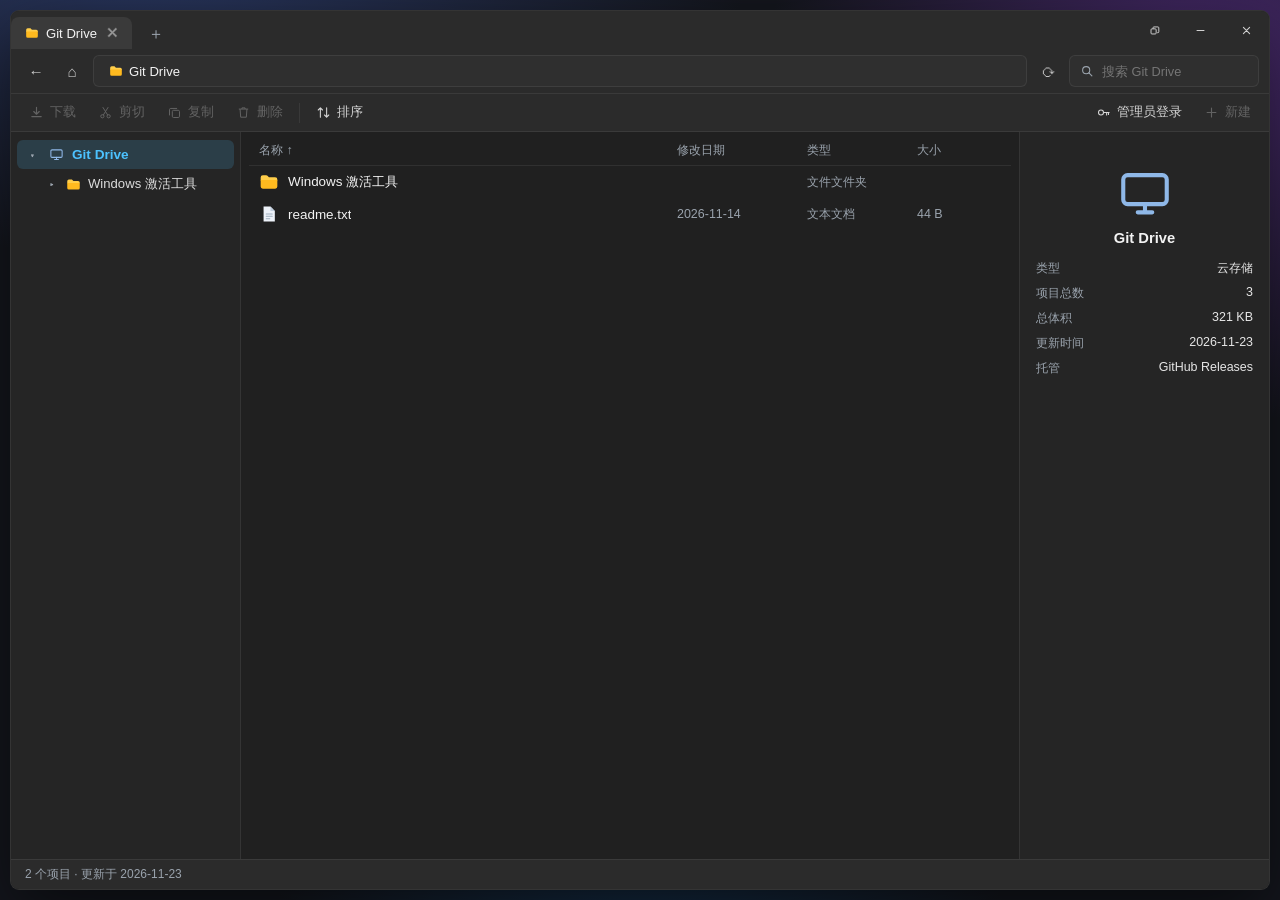
==== commit cff643b8: "Git Drive 2.0：在线预览/回收站/下载统计/SHA256安全档案/管理员登录与右键菜单/多选批量删除；更新日志页上线" ====
--- a/pan/index.html
+++ b/pan/index.html
@@ -152,6 +152,60 @@
     .tbtns button{width:42px}
     .tab{padding:0 10px}
   }
+
+  /* ===== 管理员 / 模态框 / 右键菜单 / 多选 ===== */
+  .tbtn.adm-on{color:#4cc2ff;border-color:rgba(76,194,255,.4)}
+  .gd-modal{position:fixed;inset:0;z-index:80;background:rgba(2,6,23,.72);
+    display:flex;align-items:center;justify-content:center;padding:16px}
+  .gd-modal[hidden]{display:none}
+  .gd-box{background:#1c1f26;border:1px solid rgba(255,255,255,.12);border-radius:12px;
+    width:100%;max-width:420px;max-height:88vh;display:flex;flex-direction:column;overflow:hidden;
+    box-shadow:0 20px 60px rgba(0,0,0,.5)}
+  .gd-box.gd-wide{max-width:880px}
+  .gd-mhead{display:flex;align-items:center;padding:11px 14px;border-bottom:1px solid rgba(255,255,255,.08)}
+  .gd-mhead b{font-size:.9rem;color:#f1f5f9}
+  .gd-x{margin-left:auto;background:none;border:none;color:#9aa7b8;font-size:1rem;cursor:pointer;
+    padding:3px 8px;border-radius:6px}
+  .gd-x:hover{background:rgba(255,255,255,.08);color:#fff}
+  .gd-mbody{padding:14px;overflow:auto;font-size:.85rem;color:#c9d4e2}
+  .gd-mbody input{width:100%;box-sizing:border-box;margin-bottom:10px;background:#12151b;
+    border:1px solid rgba(255,255,255,.14);border-radius:8px;color:#eef2f8;padding:9px 12px;font-size:.9rem}
+  .gd-mbody input:focus{outline:none;border-color:#4cc2ff}
+  .gd-err{color:#f87171;font-size:.8rem;margin:0 0 8px}
+  .gd-primary{display:inline-block;background:#0a84ff;color:#fff;border:none;border-radius:8px;
+    padding:9px 18px;font-size:.88rem;cursor:pointer;text-decoration:none}
+  .gd-primary:hover{background:#2b97ff}
+  .gd-tip{color:#6b7a8d;font-size:.74rem;line-height:1.7;margin:10px 0 0}
+  .gd-mfoot{padding:10px 14px;border-top:1px solid rgba(255,255,255,.08);display:flex;justify-content:flex-end}
+  .gd-prevbody pre{white-space:pre-wrap;word-break:break-all;background:#12151b;
+    border:1px solid rgba(255,255,255,.08);border-radius:8px;padding:12px;max-height:56vh;
+    overflow:auto;font-size:.8rem;color:#dfe7f1;margin:0}
+  .gd-prevbody img{max-width:100%;max-height:56vh;border-radius:8px;display:block;margin:0 auto}
+  .gd-prevbody iframe{width:100%;height:58vh;border:0;border-radius:8px;background:#fff}
+  .gd-ctx{position:fixed;z-index:90;background:#252830;border:1px solid rgba(255,255,255,.14);
+    border-radius:10px;padding:5px;min-width:170px;box-shadow:0 14px 40px rgba(0,0,0,.55)}
+  .gd-ctx[hidden]{display:none}
+  .gd-ctx button{display:flex;align-items:center;gap:9px;width:100%;background:none;border:none;
+    color:#dbe4ee;font-size:.83rem;padding:8px 12px;border-radius:7px;cursor:pointer;text-align:left}
+  .gd-ctx button:hover{background:rgba(76,194,255,.15);color:#fff}
+  .gd-ctx button.danger:hover{background:rgba(248,113,113,.15);color:#fca5a5}
+  .gd-ctx .sep{height:1px;background:rgba(255,255,255,.09);margin:4px 6px}
+  .gd-multi{position:fixed;left:50%;bottom:26px;transform:translateX(-50%);z-index:70;
+    background:#252830;border:1px solid rgba(76,194,255,.4);border-radius:30px;
+    padding:9px 18px;display:flex;align-items:center;gap:14px;font-size:.85rem;color:#dbe4ee;
+    box-shadow:0 10px 34px rgba(0,0,0,.5)}
+  .gd-multi[hidden]{display:none}
+  .gd-multi button{background:none;border:1px solid rgba(255,255,255,.2);color:#dbe4ee;
+    border-radius:16px;padding:5px 14px;font-size:.8rem;cursor:pointer}
+  .gd-multi button:hover{border-color:#4cc2ff;color:#fff}
+  .gd-multi button.danger:hover{border-color:#f87171;color:#fca5a5}
+  .row.sel2{background:rgba(76,194,255,.14);outline:1px solid rgba(76,194,255,.3)}
+  .sha-line{font-family:ui-monospace,Consolas,monospace;font-size:.72rem;color:#8fa3b8;
+    word-break:break-all;line-height:1.6}
+  .prevbtn{display:inline-flex;align-items:center;gap:6px;background:rgba(76,194,255,.12);
+    color:#4cc2ff;border:1px solid rgba(76,194,255,.35);border-radius:8px;padding:8px 14px;
+    font-size:.85rem;cursor:pointer;margin-bottom:8px}
+  .prevbtn:hover{background:rgba(76,194,255,.22)}
 </style>
 </head>
 <body>
@@ -238,6 +292,10 @@
   <symbol id="i-plus" viewBox="0 0 24 24">
     <path d="M12 5v14M5 12h14" stroke="currentColor" stroke-width="1.8" stroke-linecap="round"/>
   </symbol>
+  <symbol id="i-key" viewBox="0 0 24 24">
+    <circle cx="8" cy="12" r="4" fill="none" stroke="currentColor" stroke-width="1.7"/>
+    <path d="M12 12h9M17 12v4M20 12v3" fill="none" stroke="currentColor" stroke-width="1.7" stroke-linecap="round"/>
+  </symbol>
 </svg>
 
 <div class="win">
@@ -267,6 +325,7 @@
     <div class="tsep"></div>
     <button class="tbtn" id="sortBtn"><svg><use href="#i-sort"/></svg>排序</button>
     <span style="flex:1"></span>
+    <button class="tbtn" id="admBtn" title="管理员登录后可管理文件"><svg><use href="#i-key"/></svg><span id="admTxt">管理员登录</span></button>
     <button class="tbtn" disabled><svg><use href="#i-plus"/></svg>新建</button>
   </div>
 
@@ -289,10 +348,41 @@
 
 <div class="toast" id="toast"></div>
 
+<!-- 管理员登录 -->
+<div class="gd-modal" id="loginModal" hidden>
+  <div class="gd-box">
+    <div class="gd-mhead"><b>管理员登录</b><button class="gd-x" id="loginClose">✕</button></div>
+    <div class="gd-mbody">
+      <input id="admUser" placeholder="用户名" autocomplete="username">
+      <input id="admPass" type="password" placeholder="密码" autocomplete="current-password">
+      <p class="gd-err" id="loginErr" hidden></p>
+      <button class="gd-primary" id="loginGo">登录</button>
+      <p class="gd-tip">登录后：右键文件可改名/删除（进回收站）、可批量删除、详情面板显示实时下载次数与 SHA256</p>
+    </div>
+  </div>
+</div>
+
+<!-- 在线预览 -->
+<div class="gd-modal" id="prevModal" hidden>
+  <div class="gd-box gd-wide">
+    <div class="gd-mhead"><b id="prevTitle">预览</b><button class="gd-x" id="prevClose">✕</button></div>
+    <div class="gd-mbody gd-prevbody" id="prevBody"></div>
+    <div class="gd-mfoot"><a class="gd-primary" id="prevDl" download>⬇ 下载原文件</a></div>
+  </div>
+</div>
+
+<div id="ctxMenu" class="gd-ctx" hidden></div>
+<div id="multiBar" class="gd-multi" hidden></div>
+
 <script>
 (function(){
 "use strict";
 var DATA = null, cur = "", sel = null, sortKey = "name", sortDir = 1, expanded = {};
+var multi = {};   // 管理员多选集合 key -> file
+var PAN_API = location.hostname === "127.0.0.1" ? "http://127.0.0.1:8099" : "https://pan.geekhub.dpdns.org";
+var ADM_KEY = "gd_admin_auth";
+var ADM = "", IS_ADM = false;
+try { ADM = sessionStorage.getItem(ADM_KEY) || ""; } catch(e){}
 var $ = function(id){ return document.getElementById(id); };
 var IS_MINI = /[?&]mini=1/.test(location.search);
 var PG_HOME = "../";
@@ -359,20 +449,55 @@
     "width="+w+",height="+h+",left="+left+",top="+top+",menubar=no,toolbar=no,location=no,status=no,resizable=yes,scrollbars=yes");
   if(!win || win.closed){ toast("新窗口被浏览器拦截，已在本页切换为窗口模式"); location.href = url; }
 }
+function isTouchScreen(){
+  try { return window.matchMedia("(pointer:coarse)").matches || window.innerWidth < 760; }
+  catch(e){ return window.innerWidth < 760; }
+}
 function onMaximize(){
+  var full = location.pathname;   // 去掉 ?mini=1，即全屏版
+  // 手机端：新标签无法由脚本可靠关闭，直接在本标签原地变全屏最稳
+  if(isTouchScreen()){ location.replace(full); return; }
+
+  // 判断"打开我的那个标签"本身是不是全屏网盘
+  var op = null, opIsPan = false;
+  try { op = window.opener; } catch(e){ op = null; }
+  if(op && !op.closed){
+    try { opIsPan = /\/pan\/?$/.test(op.location.pathname || ""); } catch(e){ opIsPan = false; }
+  }
+
+  if(opIsPan){
+    // 原标签就是全屏网盘：把焦点交回去，再关掉这个小窗
+    try { op.focus(); } catch(e){}
+    try { window.close(); } catch(e){}
+    setTimeout(function(){ location.replace(full); }, 400);   // 关不掉就原地全屏
+    return;
+  }
+
+  // 没有可用的全屏网盘标签（外部页打开的、或直接输网址进的）：先开一个，再关自己
+  var w = null;
+  try { w = window.open(full, "_blank"); } catch(e){ w = null; }
+  if(!w){ location.replace(full); return; }
+  try { w.focus(); } catch(e){}
   try { window.close(); } catch(e){}
-  setTimeout(function(){ location.replace(location.pathname); }, 420);
+  setTimeout(function(){
+    // 还活着说明本窗口没被关掉：撤掉新开的标签，本页切全屏，避免留下两个
+    try { if(w && !w.closed) w.close(); } catch(e){}
+    location.replace(full);
+  }, 450);
 }
 function onMinimize(){
   try { localStorage.setItem("gh_pan_min", "1"); } catch(e){}
-  location.href = PG_HOME;
+  // 小窗本来就是弹出来的，最小化 = 关掉它最干净；
+  // 只有 close 被浏览器拒绝（如直接输网址 ?mini=1 进来的）才退回跳主页
+  try { window.close(); } catch(e){}
+  setTimeout(function(){ if(!window.closed) location.href = PG_HOME; }, 180);
 }
 function onClose(){ location.href = PG_HOME; }
 function renderWinButtons(){
   var bar = $("tbtns");
   if(IS_MINI){
     bar.innerHTML =
-      '<button title="最大化（回到原标签页）" data-act="max">'+WIC.max+'</button>' +
+      '<button title="最大化（回到全屏网盘）" data-act="max">'+WIC.max+'</button>' +
       '<button title="最小化到主页" data-act="min">'+WIC.min+'</button>' +
       '<button class="cls" title="关闭（返回主页）" data-act="close">'+WIC.close+'</button>';
   } else {
@@ -513,8 +638,15 @@
   });
   $("list").querySelectorAll(".row").forEach(function(r, idx){
     var f = rows[idx];
-    r.addEventListener("click", function(){
-      if(f.isDir && touch){ go(f.__key); return; }
+    r.addEventListener("click", function(e){
+      if(f.isDir && touch && !e.ctrlKey && !e.metaKey){ go(f.__key); return; }
+      if(IS_ADM && (e.ctrlKey || e.metaKey)){
+        var k = r.getAttribute("data-key");
+        if(multi[k]){ delete multi[k]; r.classList.remove("sel2"); }
+        else { multi[k] = f; r.classList.add("sel2"); }
+        renderMultiBar();
+        return;
+      }
       sel = r.getAttribute("data-key");
       $("list").querySelectorAll(".row").forEach(function(x){x.classList.remove("sel");});
       r.classList.add("sel");
@@ -522,6 +654,11 @@
     });
     r.addEventListener("dblclick", function(){
       if(f.isDir) go(f.__key || (f.dir?f.dir+"/"+f.name:f.name));
+    });
+    r.addEventListener("contextmenu", function(e){
+      if(!IS_ADM) return;                 // 右键管理菜单仅管理员可见
+      e.preventDefault();
+      openCtx(e.clientX, e.clientY, f, r);
     });
   });
   $("status").textContent = rows.length+" 个项目"+(q?"（搜索结果）":"")+(sel?" · 已选中 1 个":"")+
@@ -550,8 +687,16 @@
     '<div class="kv"><i>大小</i><b>'+fmtSize(f.size)+'</b></div>'+
     '<div class="kv"><i>修改日期</i><b>'+esc(f.mtime||"—")+'</b></div>'+
     '<div class="kv"><i>位置</i><b>'+esc(f.dir||"Git Drive")+'</b></div>'+
+    (typeof f.downloads === "number" ? '<div class="kv"><i>下载次数</i><b>'+f.downloads+'</b></div>' : "")+
+    (f.note ? '<div class="kv"><i>来源</i><b>'+esc(f.note)+'</b></div>' : "")+
+    (f.sha256 ? '<div class="kv"><i>SHA256 校验值</i></div><div class="sha-line">'+esc(f.sha256)+'</div>' : "")+
+    (canPreview(f) ? '<button class="prevbtn" id="prevOpen">👁 在线预览</button>' : "")+
     (main?'<a class="dlbtn" href="'+esc(main)+'" download>'+svgIcon("i-dl")+' 主线下载</a>':"")+
     (back?'<a class="dlbtn alt" href="'+esc(back)+'" download>备用链接（沙箱网盘）</a>':"");
+  if(canPreview(f)){
+    var pb = el.querySelector("#prevOpen");
+    if(pb) pb.addEventListener("click", function(){ openPreview(f); });
+  }
   if(touch) $("detail").classList.add("show");
 }
 $("dclose").addEventListener("click", function(){ $("detail").classList.remove("show"); });
@@ -578,6 +723,7 @@
   if(dir!==cur) hist.push(cur);
   if(hist.length>60) hist.shift();
   sel = null;
+  multi = {}; renderMultiBar();
   cur = dir;
   renderTree(); renderCrumbs(); renderList();
   if(touch) $("detail").classList.remove("show"); else showDetail(null);
@@ -602,8 +748,24 @@
 $("q").addEventListener("input", function(){ sel=null; renderList(); });
 
 /* ===== 加载 ===== */
+function admFetch(url, opt){
+  opt = opt || {};
+  opt.headers = Object.assign({"Authorization": ADM}, opt.headers || {});
+  return fetch(PAN_API + url, opt);
+}
 function load(bust){
   $("list").innerHTML = '<div class="empty">⏳ 正在加载 Git Drive…</div>';
+  if(IS_ADM){
+    // 管理员：直接读沙箱网盘的实时清单（含下载次数与 SHA256）
+    admFetch("/__manifest?_=" + Date.now())
+      .then(function(r){ if(!r.ok) throw new Error("HTTP " + r.status); return r.json(); })
+      .then(function(j){ DATA = j || {files:[]}; go(""); })
+      .catch(function(){ toast("实时清单获取失败，改用静态数据"); loadFallback(bust); });
+    return;
+  }
+  loadFallback(bust);
+}
+function loadFallback(bust){
   fetch("files.json"+(bust?"?v="+Date.now():""),{cache:"no-store"})
     .then(function(r){ if(!r.ok) throw new Error("HTTP "+r.status); return r.json(); })
     .then(function(j){ DATA=j||{files:[]}; go(""); })
@@ -614,6 +776,178 @@
       $("status").textContent="加载失败";
     });
 }
+/* ===== 管理员登录 ===== */
+function setAdm(on){
+  IS_ADM = on;
+  var t = $("admTxt");
+  if(t) t.textContent = on ? "管理员 · 已登录" : "管理员登录";
+  $("admBtn").classList.toggle("adm-on", on);
+}
+function showErr(t){ var e=$("loginErr"); e.textContent=t; e.hidden=false; }
+$("admBtn").addEventListener("click", function(){
+  if(IS_ADM){ toast("已是管理员身份（数据为实时同步）"); return; }
+  $("loginModal").hidden = false;
+  $("loginErr").hidden = true;
+  $("admUser").value = ""; $("admPass").value = "";
+  setTimeout(function(){ try{ $("admUser").focus(); }catch(e){} }, 60);
+});
+$("loginClose").addEventListener("click", function(){ $("loginModal").hidden = true; });
+$("loginModal").addEventListener("click", function(e){ if(e.target === $("loginModal")) $("loginModal").hidden = true; });
+function doLogin(){
+  var u = $("admUser").value.trim(), p = $("admPass").value;
+  if(!u || !p){ showErr("请填写用户名和密码"); return; }
+  var a = "Basic " + btoa(unescape(encodeURIComponent(u + ":" + p)));
+  $("loginGo").textContent = "验证中…";
+  fetch(PAN_API + "/__whoami", {headers:{"Authorization": a}})
+    .then(function(r){
+      $("loginGo").textContent = "登录";
+      if(r.ok){
+        ADM = a;
+        try { sessionStorage.setItem(ADM_KEY, a); } catch(e){}
+        $("loginModal").hidden = true;
+        setAdm(true);
+        toast("已登录，切换到实时数据");
+        load(true);
+      } else if(r.status === 429){
+        showErr("失败次数过多已被锁定，请稍后再试");
+      } else {
+        showErr("用户名或密码不对");
+      }
+    })
+    .catch(function(){ $("loginGo").textContent = "登录"; showErr("无法连接网盘服务（可能暂时离线）"); });
+}
+$("loginGo").addEventListener("click", doLogin);
+$("admPass").addEventListener("keydown", function(e){ if(e.key === "Enter") doLogin(); });
+
+/* ===== 右键菜单（管理员） ===== */
+var ctx = $("ctxMenu");
+function closeCtx(){ ctx.hidden = true; }
+document.addEventListener("click", closeCtx);
+window.addEventListener("blur", closeCtx);
+function panFileUrl(f){ return PAN_API + "/" + encPath(f.dir ? f.dir + "/" + f.name : f.name); }
+function copyText(t){
+  if(navigator.clipboard && navigator.clipboard.writeText){
+    navigator.clipboard.writeText(t).then(function(){ toast("已复制"); }, function(){ fallbackCopy(t); });
+  } else fallbackCopy(t);
+}
+function fallbackCopy(t){
+  var ta = document.createElement("textarea"); ta.value = t;
+  document.body.appendChild(ta); ta.select();
+  try{ document.execCommand("copy"); toast("已复制"); }catch(e){ toast("复制失败"); }
+  document.body.removeChild(ta);
+}
+function openCtx(x, y, f){
+  var main = href(f,"main");
+  var html = "";
+  if(main) html += '<button data-act="dl">⬇ 下载</button>';
+  html += '<button data-act="copy">🔗 复制网盘直链</button>';
+  if(canPreview(f)) html += '<button data-act="prev">👁 在线预览</button>';
+  html += '<div class="sep"></div>';
+  html += '<button data-act="ren">✏️ 改名</button>';
+  html += '<button data-act="del" class="danger">🗑️ 删除（进回收站）</button>';
+  ctx.innerHTML = html;
+  ctx.hidden = false;
+  ctx.style.left = Math.max(4, Math.min(x, innerWidth - ctx.offsetWidth - 8)) + "px";
+  ctx.style.top = Math.max(4, Math.min(y, innerHeight - ctx.offsetHeight - 8)) + "px";
+  ctx.querySelectorAll("button").forEach(function(b){
+    b.addEventListener("click", function(ev){
+      ev.stopPropagation();
+      closeCtx();
+      var act = b.getAttribute("data-act");
+      if(act === "dl" && main){ var a = document.createElement("a"); a.href = main; a.download = f.name; a.click(); }
+      else if(act === "copy") copyText(main || panFileUrl(f));
+      else if(act === "prev") openPreview(f);
+      else if(act === "ren") adminRename(f);
+      else if(act === "del") adminDelete([f]);
+    });
+  });
+}
+function adminRename(f){
+  var to = prompt("改名：「" + f.name + "」→", f.name);
+  if(!to || to === f.name) return;
+  admFetch("/__rename", {method:"POST", headers:{"Content-Type":"application/json"},
+    body: JSON.stringify({dir: f.dir || "", name: f.name, to: to})})
+    .then(function(r){ return r.json(); })
+    .then(function(j){
+      if(j.ok){ toast("已改名为 " + (j.name || to)); load(true); }
+      else toast("改名失败：" + (j.error || "未知错误"));
+    })
+    .catch(function(){ toast("网络错误"); });
+}
+function adminDelete(list){
+  if(!list.length) return;
+  if(!confirm("删除所选 " + list.length + " 项？（移入沙箱网盘回收站，可恢复）")) return;
+  var i = 0, fail = 0;
+  (function next(){
+    if(i >= list.length){
+      multi = {}; renderMultiBar();
+      if(fail) toast(fail + " 项删除失败");
+      else toast("已移入回收站，可在沙箱网盘页恢复");
+      load(true);
+      return;
+    }
+    var f = list[i++];
+    admFetch("/__delete/" + encodeURIComponent(f.name) + "?dir=" + encodeURIComponent(f.dir || ""), {method:"DELETE"})
+      .then(function(r){ if(!r.ok) fail++; next(); })
+      .catch(function(){ fail++; next(); });
+  })();
+}
+function renderMultiBar(){
+  var keys = Object.keys(multi);
+  var bar = $("multiBar");
+  if(!keys.length){ bar.hidden = true; return; }
+  bar.hidden = false;
+  bar.innerHTML = "已选 " + keys.length + " 项" +
+    '<button id="mbDel" class="danger">🗑️ 删除所选</button><button id="mbCancel">取消</button>';
+  $("mbDel").addEventListener("click", function(){ adminDelete(keys.map(function(k){ return multi[k]; })); });
+  $("mbCancel").addEventListener("click", function(){
+    multi = {}; renderMultiBar();
+    $("list").querySelectorAll(".row.sel2").forEach(function(x){ x.classList.remove("sel2"); });
+  });
+}
+
+/* ===== 在线预览 ===== */
+var PREV_TEXT = [".txt",".md",".log",".ini",".cfg",".nfo",".json",".xml",".csv",".py",".js",".css",".html",".htm",".bat",".ps1",".reg"];
+var PREV_IMG = [".png",".jpg",".jpeg",".gif",".webp",".bmp",".svg",".ico"];
+function canPreview(f){
+  var d = "." + ext(f.name);
+  return PREV_TEXT.indexOf(d) >= 0 || PREV_IMG.indexOf(d) >= 0 || d === ".pdf";
+}
+var prevModal = $("prevModal");
+function closePrev(){ prevModal.hidden = true; $("prevBody").innerHTML = ""; }
+$("prevClose").addEventListener("click", closePrev);
+prevModal.addEventListener("click", function(e){ if(e.target === prevModal) closePrev(); });
+function openPreview(f){
+  var url = panFileUrl(f);
+  var d = "." + ext(f.name);
+  $("prevTitle").textContent = "预览：" + f.name;
+  $("prevDl").setAttribute("href", url);
+  $("prevDl").setAttribute("download", f.name);
+  $("prevBody").innerHTML = '<p style="color:#6b7a8d">加载中…</p>';
+  prevModal.hidden = false;
+  if(PREV_IMG.indexOf(d) >= 0){ $("prevBody").innerHTML = '<img alt="" src="' + url + '">'; }
+  else if(d === ".pdf"){ $("prevBody").innerHTML = '<iframe src="' + url + '"></iframe>'; }
+  else {
+    fetch(url).then(function(r){ return r.ok ? r.text() : Promise.reject(r.status); })
+      .then(function(t){
+        var pre = document.createElement("pre");
+        pre.textContent = t.length > 400000 ? t.slice(0, 400000) + "\n…（内容过长已截断）" : t;
+        $("prevBody").innerHTML = "";
+        $("prevBody").appendChild(pre);
+      })
+      .catch(function(){ $("prevBody").innerHTML = '<p>预览加载失败（网盘可能暂时离线），稍后再试或直接下载。</p>'; });
+  }
+}
+
+/* ===== 启动：验证已保存的管理员凭据 ===== */
+if(ADM){
+  fetch(PAN_API + "/__whoami", {headers:{"Authorization": ADM}})
+    .then(function(r){
+      if(r.ok){ setAdm(true); load(true); }   // 切到实时数据
+      else { try{ sessionStorage.removeItem(ADM_KEY); }catch(e){} ADM = ""; }
+    })
+    .catch(function(){ /* 网盘离线时静默保持静态数据 */ });
+}
 load(false);
 })();
 </script>
